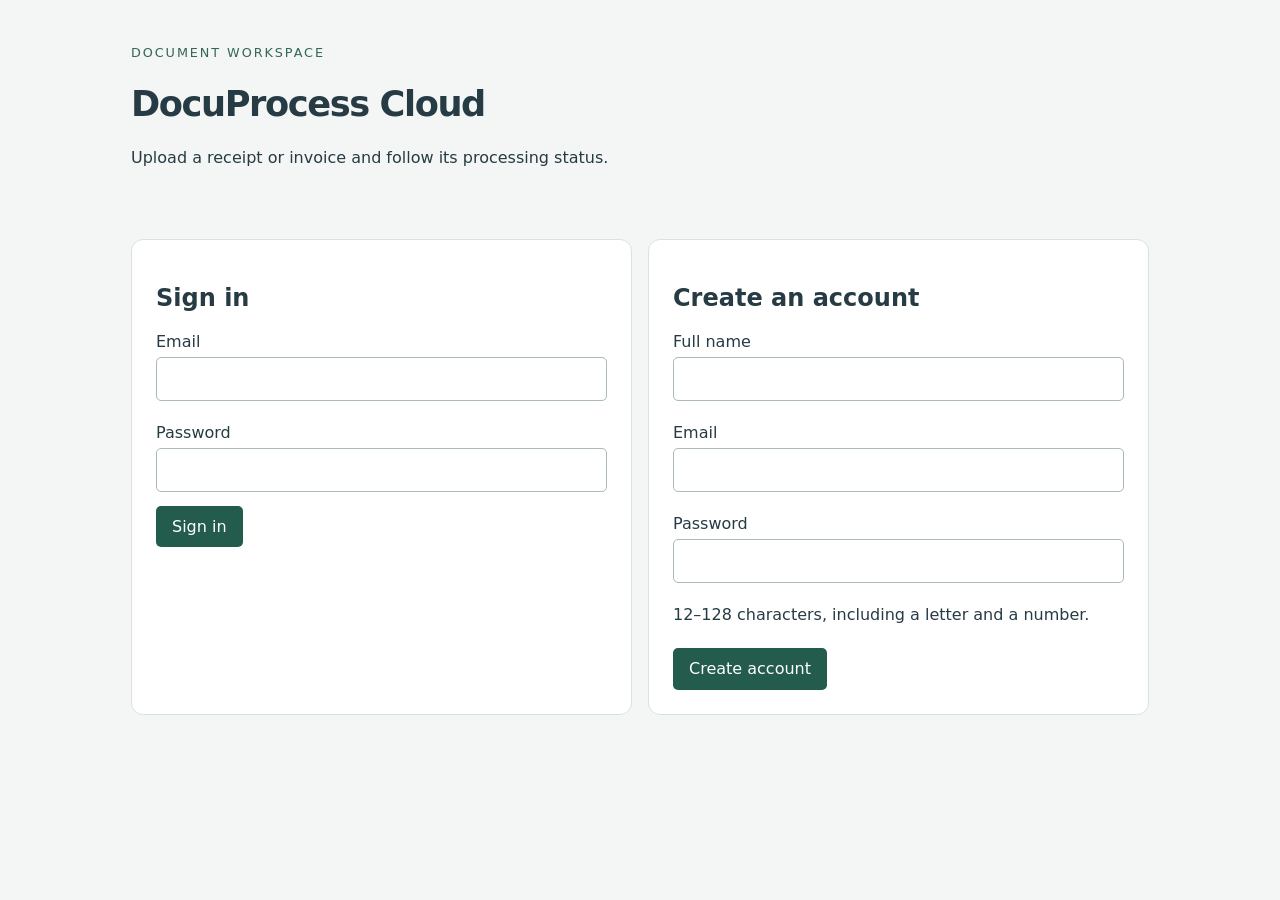
==== app/frontend/index.html @ cd3b8e0f "feat(app): implement local document processing flow Implement authentication, document upload, OCR p" ====
<!doctype html><html lang="en"><head><meta charset="utf-8"><meta name="viewport" content="width=device-width,initial-scale=1"><meta http-equiv="Content-Security-Policy" content="default-src 'self'; connect-src 'self'; img-src 'self' data:; style-src 'self'; script-src 'self'"><link rel="stylesheet" href="assets/app.css"><title>DocuProcess Cloud</title></head><body><main><p class="eyebrow">Document workspace</p><h1>DocuProcess Cloud</h1><p>Upload a receipt or invoice and follow its processing status.</p><p id="notice" role="status"></p><div class="columns"><section><h2>Sign in</h2><form method="post" id="login"><label for="email">Email</label><input id="email" name="email" type="email" required maxlength="254" autocomplete="username" aria-describedby="notice"><label for="password">Password</label><input id="password" name="password" type="password" required maxlength="128" autocomplete="current-password" aria-describedby="notice"><button disabled>Sign in</button></form></section><section><h2>Create an account</h2><form method="post" id="register"><label for="full-name">Full name</label><input id="full-name" name="full_name" required maxlength="200" autocomplete="name" aria-describedby="notice"><label for="new-email">Email</label><input id="new-email" name="email" type="email" required maxlength="254" autocomplete="email" aria-describedby="notice"><label for="new-password">Password</label><input id="new-password" name="password" type="password" required minlength="12" maxlength="128" autocomplete="new-password" aria-describedby="password-help notice"><p id="password-help">12–128 characters, including a letter and a number.</p><button disabled>Create account</button></form></section></div></main><script type="module" src="assets/auth.js"></script></body></html>
---- app/frontend/assets/app.css ----
:root{font-family:system-ui,sans-serif;color:#263b43;background:#f3f6f5}*{box-sizing:border-box}body{margin:0}main{max-width:1050px;margin:auto;padding:2rem 1rem}h1{font-size:2.2rem;letter-spacing:-.04em}.eyebrow{color:#34665a;text-transform:uppercase;font-size:.8rem;letter-spacing:.15em}section{background:white;border:1px solid #d9e2dd;border-radius:12px;padding:1.5rem;margin:1rem 0}.columns{display:grid;grid-template-columns:repeat(auto-fit,minmax(min(100%,320px),1fr));gap:1rem}label{display:block;margin-top:1rem}input{width:100%;padding:.7rem;font:inherit;border:1px solid #a9bbb3;border-radius:5px;margin:.4rem 0}button{font:inherit;background:#235b4c;color:white;border:0;padding:.7rem 1rem;border-radius:5px;cursor:pointer;margin-top:.5rem}button:disabled{opacity:.6;cursor:wait}a{color:#205b68}header{display:flex;justify-content:space-between;align-items:center;gap:1rem}#notice{min-height:1.5rem;color:#933128}.table-wrap{overflow:auto}table{width:100%;border-collapse:collapse}th,td{text-align:left;padding:.8rem;border-bottom:1px solid #e1e8e4;overflow-wrap:anywhere}dl{display:grid;grid-template-columns:minmax(100px,1fr) 2fr;gap:.7rem}dd{margin:0;overflow-wrap:anywhere}dt{font-weight:600}pre{white-space:pre-wrap;overflow-wrap:anywhere}:focus-visible{outline:3px solid #ae6f1d;outline-offset:3px}@media(max-width:480px){main{padding:1rem .6rem}section{padding:1rem}h1{font-size:1.7rem}th,td{padding:.4rem;font-size:.85rem}}
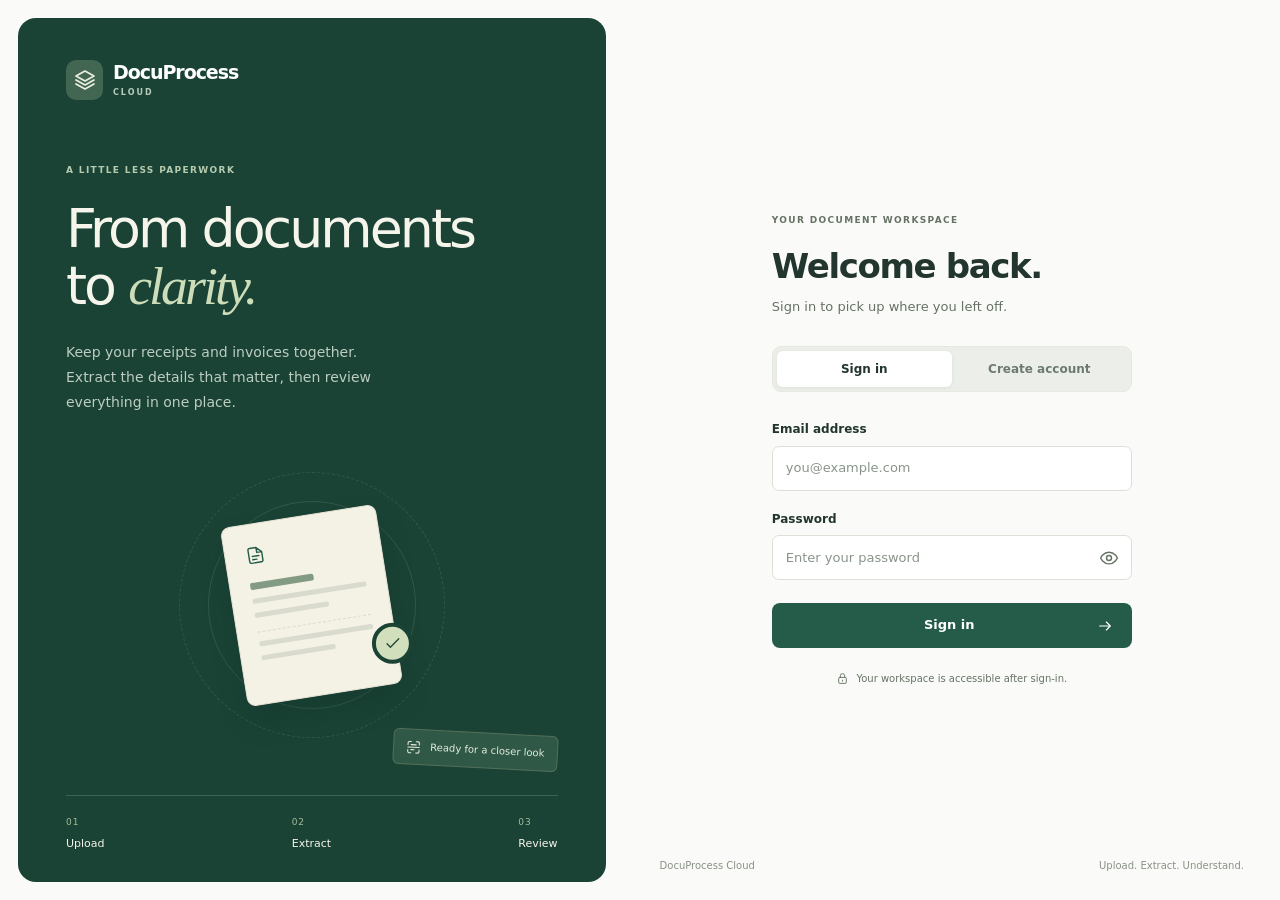
==== commit 625d18bb: "feat(frontend): improve document workspace experience Refresh authentication, document history and r" ====
--- a/app/frontend/index.html
+++ b/app/frontend/index.html
@@ -1 +1,49 @@
-<!doctype html><html lang="en"><head><meta charset="utf-8"><meta name="viewport" content="width=device-width,initial-scale=1"><meta http-equiv="Content-Security-Policy" content="default-src 'self'; connect-src 'self'; img-src 'self' data:; style-src 'self'; script-src 'self'"><link rel="stylesheet" href="assets/app.css"><title>DocuProcess Cloud</title></head><body><main><p class="eyebrow">Document workspace</p><h1>DocuProcess Cloud</h1><p>Upload a receipt or invoice and follow its processing status.</p><p id="notice" role="status"></p><div class="columns"><section><h2>Sign in</h2><form method="post" id="login"><label for="email">Email</label><input id="email" name="email" type="email" required maxlength="254" autocomplete="username" aria-describedby="notice"><label for="password">Password</label><input id="password" name="password" type="password" required maxlength="128" autocomplete="current-password" aria-describedby="notice"><button disabled>Sign in</button></form></section><section><h2>Create an account</h2><form method="post" id="register"><label for="full-name">Full name</label><input id="full-name" name="full_name" required maxlength="200" autocomplete="name" aria-describedby="notice"><label for="new-email">Email</label><input id="new-email" name="email" type="email" required maxlength="254" autocomplete="email" aria-describedby="notice"><label for="new-password">Password</label><input id="new-password" name="password" type="password" required minlength="12" maxlength="128" autocomplete="new-password" aria-describedby="password-help notice"><p id="password-help">12–128 characters, including a letter and a number.</p><button disabled>Create account</button></form></section></div></main><script type="module" src="assets/auth.js"></script></body></html>+<!doctype html>
+<html lang="en">
+<head>
+  <meta charset="utf-8">
+  <meta name="viewport" content="width=device-width, initial-scale=1">
+  <meta http-equiv="Content-Security-Policy" content="default-src 'self'; connect-src 'self'; img-src 'self' data:; style-src 'self'; script-src 'self'">
+  <link rel="stylesheet" href="assets/app.css">
+  <title>DocuProcess Cloud | Your document workspace</title>
+</head>
+<body class="auth-page">
+<a class="skip-link" href="#main-content">Skip to content</a>
+<div class="auth-layout">
+  <section class="auth-story" aria-label="About DocuProcess Cloud">
+    <a class="brand" href="index.html" aria-label="DocuProcess Cloud home"><span class="brand-mark"><svg class="icon" aria-hidden="true" focusable="false"><use href="assets/icons.svg#layers"></use></svg></span><span>DocuProcess<span class="brand-subtitle">CLOUD</span></span></a>
+    <div class="story-copy"><span class="eyebrow">A LITTLE LESS PAPERWORK</span><h1>From documents<br>to <em>clarity.</em></h1><p>Keep your receipts and invoices together. Extract the details that matter, then review everything in one place.</p></div>
+    <div class="document-scene" aria-hidden="true"><div class="scene-grid"></div><div class="paper"><span class="paper-icon"><svg class="icon" aria-hidden="true" focusable="false"><use href="assets/icons.svg#document"></use></svg></span><span class="paper-line paper-line--title"></span><span class="paper-line"></span><span class="paper-line paper-line--short"></span><div class="paper-divider"></div><span class="paper-line"></span><span class="paper-line paper-line--short"></span><span class="paper-check"><svg class="icon" aria-hidden="true" focusable="false"><use href="assets/icons.svg#check"></use></svg></span></div><span class="scene-label"><svg class="icon" aria-hidden="true" focusable="false"><use href="assets/icons.svg#scan"></use></svg> Ready for a closer look</span></div>
+    <ol class="workflow"><li><span>01</span>Upload</li><li><span>02</span>Extract</li><li><span>03</span>Review</li></ol>
+  </section>
+  <main class="auth-main" id="main-content">
+    <div class="auth-card">
+      <span class="eyebrow">YOUR DOCUMENT WORKSPACE</span>
+      <h2 id="auth-title">Welcome back.</h2><p class="muted" id="auth-description">Sign in to pick up where you left off.</p>
+      <div class="auth-tabs" role="tablist" aria-label="Account access">
+        <button id="login-tab" role="tab" aria-selected="true" aria-controls="login-panel" type="button">Sign in</button>
+        <button id="register-tab" role="tab" aria-selected="false" aria-controls="register-panel" tabindex="-1" type="button">Create account</button>
+      </div>
+      <div id="notice" class="notice" role="status" aria-live="polite" hidden></div>
+      <div id="login-panel" role="tabpanel" aria-labelledby="login-tab">
+        <form method="post" id="login">
+          <div class="form-field"><label for="email">Email address</label><input id="email" name="email" type="email" placeholder="you@example.com" required maxlength="254" autocomplete="username" aria-describedby="notice"></div>
+          <div class="form-field"><label for="password">Password</label><div class="password-field"><input id="password" name="password" type="password" placeholder="Enter your password" required maxlength="128" autocomplete="current-password" aria-describedby="notice"><button class="password-toggle" type="button" data-password="password" aria-label="Show password" aria-pressed="false"><svg class="icon" aria-hidden="true" focusable="false"><use href="assets/icons.svg#eye"></use></svg></button></div></div>
+          <button class="button button--primary auth-submit" type="submit" disabled><span>Sign in</span><svg class="icon" aria-hidden="true" focusable="false"><use href="assets/icons.svg#arrow-right"></use></svg></button>
+        </form>
+      </div>
+      <div id="register-panel" role="tabpanel" aria-labelledby="register-tab" hidden>
+        <form method="post" id="register">
+          <div class="form-field"><label for="full-name">Full name</label><input id="full-name" name="full_name" placeholder="Your name" required maxlength="200" autocomplete="name" aria-describedby="notice"></div>
+          <div class="form-field"><label for="new-email">Email address</label><input id="new-email" name="email" type="email" placeholder="you@example.com" required maxlength="254" autocomplete="email" aria-describedby="notice"></div>
+          <div class="form-field"><label for="new-password">Password</label><div class="password-field"><input id="new-password" name="password" type="password" placeholder="Create a password" required minlength="12" maxlength="128" autocomplete="new-password" aria-describedby="password-help notice"><button class="password-toggle" type="button" data-password="new-password" aria-label="Show password" aria-pressed="false"><svg class="icon" aria-hidden="true" focusable="false"><use href="assets/icons.svg#eye"></use></svg></button></div><p class="field-help" id="password-help">12–128 characters, with at least one letter and one number.</p></div>
+          <button class="button button--primary auth-submit" type="submit" disabled><span>Create account</span><svg class="icon" aria-hidden="true" focusable="false"><use href="assets/icons.svg#arrow-right"></use></svg></button>
+        </form>
+      </div>
+      <p class="auth-footnote"><svg class="icon" aria-hidden="true" focusable="false"><use href="assets/icons.svg#lock"></use></svg> Your workspace is accessible after sign-in.</p>
+    </div>
+    <footer class="auth-footer"><span>DocuProcess Cloud</span><span>Upload. Extract. Understand.</span></footer>
+  </main>
+</div>
+<script type="module" src="assets/auth.js"></script>
+</body></html>
--- a/app/frontend/assets/app.css
+++ b/app/frontend/assets/app.css
@@ -1 +1,422 @@
-:root{font-family:system-ui,sans-serif;color:#263b43;background:#f3f6f5}*{box-sizing:border-box}body{margin:0}main{max-width:1050px;margin:auto;padding:2rem 1rem}h1{font-size:2.2rem;letter-spacing:-.04em}.eyebrow{color:#34665a;text-transform:uppercase;font-size:.8rem;letter-spacing:.15em}section{background:white;border:1px solid #d9e2dd;border-radius:12px;padding:1.5rem;margin:1rem 0}.columns{display:grid;grid-template-columns:repeat(auto-fit,minmax(min(100%,320px),1fr));gap:1rem}label{display:block;margin-top:1rem}input{width:100%;padding:.7rem;font:inherit;border:1px solid #a9bbb3;border-radius:5px;margin:.4rem 0}button{font:inherit;background:#235b4c;color:white;border:0;padding:.7rem 1rem;border-radius:5px;cursor:pointer;margin-top:.5rem}button:disabled{opacity:.6;cursor:wait}a{color:#205b68}header{display:flex;justify-content:space-between;align-items:center;gap:1rem}#notice{min-height:1.5rem;color:#933128}.table-wrap{overflow:auto}table{width:100%;border-collapse:collapse}th,td{text-align:left;padding:.8rem;border-bottom:1px solid #e1e8e4;overflow-wrap:anywhere}dl{display:grid;grid-template-columns:minmax(100px,1fr) 2fr;gap:.7rem}dd{margin:0;overflow-wrap:anywhere}dt{font-weight:600}pre{white-space:pre-wrap;overflow-wrap:anywhere}:focus-visible{outline:3px solid #ae6f1d;outline-offset:3px}@media(max-width:480px){main{padding:1rem .6rem}section{padding:1rem}h1{font-size:1.7rem}th,td{padding:.4rem;font-size:.85rem}}
+
+:root {
+  color-scheme: light;
+  --ink: #22352e;
+  --muted: #657264;
+  --green: #245c49;
+  --green-dark: #173e31;
+  --green-soft: #eaf2ec;
+  --canvas: #f5f6f3;
+  --surface: #fff;
+  --border: #e1e6df;
+  --amber: #946016;
+  --amber-soft: #fcf5e9;
+  --red: #ab4034;
+  font-family: "Segoe UI", system-ui, -apple-system, sans-serif;
+  font-size: 14px;
+  line-height: 1.55;
+  color: var(--ink);
+  background: var(--canvas);
+}
+* { box-sizing: border-box; }
+[hidden] { display: none !important; }
+body { margin: 0; }
+button, input, select { font: inherit; }
+button, a, input, select, summary { -webkit-tap-highlight-color: transparent; }
+button, select, summary { cursor: pointer; }
+a { color: var(--green); text-decoration: none; }
+a:hover { text-decoration: underline; }
+button { color: inherit; }
+button:disabled { opacity: .5; cursor: not-allowed; }
+h1, h2, h3, p { margin: 0; }
+h1, h2, h3 { line-height: 1.2; }
+h1 { font-size: 38px; font-weight: 650; letter-spacing: -.045em; }
+h2 { font-size: 19px; font-weight: 650; letter-spacing: -.025em; }
+h3 { font-size: 16px; font-weight: 600; }
+:focus-visible { outline: 3px solid #b0812e; outline-offset: 4px; }
+.icon { display: inline-block; width: 20px; height: 20px; flex-shrink: 0; fill: none; stroke: currentColor; stroke-width: 1.7; stroke-linecap: round; stroke-linejoin: round; vertical-align: middle; }
+.muted { color: var(--muted); line-height: 1.7; }
+.eyebrow, .section-kicker, .nav-label { font-size: 10px; font-weight: 650; letter-spacing: .15em; }
+.eyebrow { display: block; color: var(--green); margin-bottom: 10px; }
+.section-kicker { display: block; color: var(--muted); margin-bottom: 10px; }
+.field-help { font-size: 12px; line-height: 1.6; color: var(--muted); }
+.visually-hidden { position: absolute; width: 1px; height: 1px; padding: 0; margin: -1px; overflow: hidden; clip: rect(0, 0, 0, 0); white-space: nowrap; border: 0; }
+.skip-link { position: fixed; left: 16px; top: -100px; z-index: 100; background: var(--surface); padding: 12px 18px; border-radius: 8px; }
+.skip-link:focus { top: 16px; }
+.button { border: 1px solid transparent; display: inline-flex; align-items: center; justify-content: center; gap: 9px; padding: 11px 18px; min-height: 44px; border-radius: 8px; font-weight: 600; font-size: 13px; white-space: nowrap; transition: background .15s, border-color .15s; }
+.button:hover { text-decoration: none; }
+.button--primary { background: var(--green); color: #fff; }
+.button--primary:hover:not(:disabled) { background: var(--green-dark); }
+.button--secondary { background: #fff; border-color: var(--border); color: var(--ink); }
+.button--secondary:hover:not(:disabled) { background: #f7f9f6; border-color: #b8c7bb; }
+.button--small { min-height: 36px; padding: 7px 12px; font-size: 12px; }
+.button--small .icon { width: 16px; height: 16px; }
+.icon-button { display: inline-flex; align-items: center; justify-content: center; padding: 9px; width: 38px; height: 38px; border: 1px solid transparent; border-radius: 8px; background: transparent; color: var(--muted); }
+.icon-button:hover { color: var(--green); background: var(--green-soft); }
+.brand { display: inline-flex; align-items: center; gap: 10px; color: var(--ink); font-size: 19px; line-height: 1.1; font-weight: 650; letter-spacing: -.055em; }
+.brand:hover { text-decoration: none; }
+.brand-mark { display: grid; place-items: center; background: var(--green); color: white; width: 37px; height: 40px; border-radius: 10px; }
+.brand-mark .icon { width: 24px; height: 24px; }
+.brand-subtitle { display: block; margin-top: 6px; font-size: 8px; font-weight: 600; letter-spacing: .25em; color: var(--muted); }
+.notice { padding: 13px 16px; border: 1px solid #e7c7c1; border-left: 3px solid var(--red); border-radius: 8px; background: #fff5f2; color: #8e3529; font-size: 13px; margin: 0 0 22px; overflow-wrap: anywhere; }
+.notice--success { border-color: #c1d9c6; border-left-color: var(--green); background: #edf5ee; color: var(--green-dark); }
+.notice--info { border-color: #cad9e3; border-left-color: #3c6a83; background: #f0f6f9; color: #2f596c; }
+
+/* Account access */
+.auth-page { background: #fafbf8; }
+.auth-layout { min-height: 100svh; display: grid; grid-template-columns: minmax(390px, .95fr) minmax(440px, 1fr); }
+.auth-story { margin: 18px; padding: 42px 48px 30px; border-radius: 18px; background: #1a4335; color: #f6f5ec; display: flex; flex-direction: column; min-height: 730px; position: relative; overflow: hidden; }
+.auth-story .brand { color: #fff; align-self: flex-start; }
+.auth-story .brand-mark { background: #426652; color: #e9efdf; }
+.auth-story .brand-subtitle { color: #b9cdbd; }
+.story-copy { margin-top: 64px; max-width: 420px; position: relative; z-index: 1; }
+.auth-story .eyebrow { color: #b5cbb0; margin-bottom: 22px; font-size: 9px; }
+.story-copy h1 { font-size: clamp(42px, 4.2vw, 66px); letter-spacing: -.055em; font-weight: 500; line-height: 1.07; }
+.story-copy em { font-family: Georgia, "Times New Roman", serif; font-weight: 400; color: #cdddba; }
+.story-copy p { color: #bccdc1; margin-top: 24px; max-width: 345px; line-height: 1.8; font-size: 14px; }
+.document-scene { position: relative; min-height: 235px; display: grid; place-items: center; flex: 1; margin: 16px 0; }
+.scene-grid { position: absolute; border: 1px solid #527260; border-radius: 50%; height: 208px; width: 208px; opacity: .45; }
+.scene-grid::before { content: ""; position: absolute; inset: -30px; border-radius: 50%; border: 1px dashed #527260; }
+.paper { position: relative; background: #f4f1e5; border: 1px solid #e7e5d8; border-radius: 9px; width: 157px; height: 181px; padding: 20px; transform: rotate(-9deg); box-shadow: 0 16px 26px #0b2a2340; }
+.paper-icon { display: block; color: var(--green); margin-bottom: 16px; }
+.paper-line { display: block; background: #d9dbce; height: 5px; width: 100%; border-radius: 2px; margin-top: 9px; }
+.paper-line--title { background: #839b83; width: 56%; height: 7px; }
+.paper-line--short { width: 65%; }
+.paper-divider { margin-top: 14px; border-top: 1px dashed #d9dbce; }
+.paper-check { position: absolute; right: -17px; bottom: 19px; height: 41px; width: 41px; display: grid; place-items: center; border-radius: 50%; background: #d1dfbd; border: 4px solid #1a4335; color: #274b35; transform: rotate(9deg); }
+.scene-label { position: absolute; bottom: 12px; right: 0; font-size: 10px; background: #2f5846; border: 1px solid #52705a; color: #e4ecdc; padding: 9px 12px; border-radius: 6px; transform: rotate(3deg); }
+.scene-label .icon { width: 15px; height: 15px; margin-right: 6px; }
+.workflow { display: flex; justify-content: space-between; padding: 20px 0 0; margin: 0; list-style: none; border-top: 1px solid #406250; font-size: 11px; gap: 10px; }
+.workflow span { display: block; color: #a6bd9a; margin-bottom: 5px; font-size: 9px; letter-spacing: .1em; }
+.auth-main { display: flex; flex-direction: column; align-items: center; justify-content: center; padding: 70px 52px; position: relative; min-width: 0; }
+.auth-card { width: 100%; max-width: 360px; }
+.auth-card > .eyebrow { font-size: 9px; color: var(--muted); margin-bottom: 18px; }
+.auth-card h2 { font-size: 34px; letter-spacing: -.04em; margin-bottom: 9px; }
+.auth-card > .muted { font-size: 13px; }
+.auth-tabs { display: flex; background: #ecefe9; border: 1px solid #e5e9df; padding: 4px; border-radius: 9px; margin: 28px 0; }
+.auth-tabs button { flex: 1; padding: 9px 12px; border: 0; border-radius: 6px; font-size: 12px; color: #6c7a70; background: transparent; font-weight: 600; }
+.auth-tabs button[aria-selected="true"] { background: #fff; box-shadow: 0 1px 4px #23372b12; color: var(--ink); }
+.form-field { margin-bottom: 19px; }
+.form-field label { display: block; font-weight: 600; font-size: 12px; margin-bottom: 7px; }
+.form-field input { display: block; width: 100%; min-width: 0; min-height: 45px; border: 1px solid #dce1d7; border-radius: 7px; padding: 11px 13px; background: #fff; color: var(--ink); font-size: 13px; }
+.form-field input::placeholder { color: #89948a; }
+.form-field input:focus { border-color: #72917b; }
+.password-field { position: relative; }
+.password-field input { padding-right: 48px; }
+.password-toggle { border: 0; border-radius: 6px; background: transparent; position: absolute; right: 4px; top: 4px; display: grid; place-items: center; height: 37px; width: 37px; color: var(--muted); }
+.password-toggle[aria-pressed="true"] { background: var(--green-soft); color: var(--green); }
+.form-field .field-help { margin-top: 8px; font-size: 11px; }
+.auth-submit { width: 100%; margin-top: 4px; }
+.auth-submit .icon { width: 16px; height: 16px; margin-left: auto; }
+.auth-submit span { margin-left: auto; padding-left: 20px; }
+.auth-footnote { display: flex; align-items: center; justify-content: center; gap: 7px; font-size: 10px; color: var(--muted); margin-top: 23px; }
+.auth-footnote .icon { width: 13px; height: 13px; }
+.auth-footer { position: absolute; bottom: 27px; left: 36px; right: 36px; display: flex; justify-content: space-between; gap: 16px; font-size: 10px; color: #899184; }
+
+/* Workspace */
+.sidebar { position: fixed; inset: 0 auto 0 0; width: 224px; padding: 30px 18px 20px; background: #fbfcf9; border-right: 1px solid var(--border); display: flex; flex-direction: column; z-index: 20; }
+.sidebar .brand { margin: 0 6px 43px; font-size: 18px; gap: 9px; }
+.sidebar .brand-mark { width: 34px; height: 37px; }
+.nav-label { color: var(--muted); font-size: 9px; margin: 0 13px 10px; }
+.workspace-nav { display: grid; gap: 5px; }
+.nav-link { display: flex; gap: 11px; align-items: center; border-radius: 7px; padding: 11px 12px; font-size: 13px; color: #6a766b; }
+.nav-link:hover { text-decoration: none; background: #f0f4ed; color: var(--green); }
+.nav-link.is-active { background: #eaf0e7; color: #28553c; font-weight: 600; }
+.nav-link .icon { width: 18px; height: 18px; }
+.nav-chevron { margin-left: auto; width: 13px !important; opacity: .7; }
+.sidebar-note { margin-top: auto; color: #83917f; padding: 26px 12px; font-size: 11px; }
+.sidebar-note > .icon { width: 23px; height: 23px; margin-bottom: 11px; color: #91a28c; }
+.account { display: flex; align-items: center; gap: 8px; border-top: 1px solid var(--border); padding: 18px 2px 0; min-width: 0; }
+.avatar { width: 31px; height: 31px; flex-shrink: 0; display: grid; place-items: center; border-radius: 50%; color: var(--green); background: #e5edde; font-size: 12px; font-weight: 600; }
+.account-copy { display: grid; min-width: 0; flex: 1; }
+#account-name { font-size: 11px; font-weight: 600; overflow: hidden; text-overflow: ellipsis; white-space: nowrap; }
+#account-role { font-size: 9px; color: var(--muted); margin-top: 3px; }
+.logout { width: 29px; padding: 5px; }
+.logout .icon { width: 17px; height: 17px; }
+.workspace { margin-left: 224px; min-width: 0; }
+.topbar { min-height: 65px; padding: 16px 36px; display: flex; align-items: center; justify-content: space-between; gap: 20px; background: var(--surface); border-bottom: 1px solid var(--border); }
+.breadcrumbs { display: flex; align-items: center; gap: 10px; font-size: 11px; color: #8a948a; }
+.breadcrumbs .icon { width: 12px; height: 12px; color: #a3ada1; }
+.breadcrumbs [aria-current] { color: #445647; }
+.topbar-caption { display: inline-flex; align-items: center; gap: 7px; font-size: 10px; color: var(--muted); }
+.topbar-caption .icon { width: 14px; height: 14px; }
+.main-content { padding: 35px 36px 0; max-width: 1400px; margin: auto; }
+.page-header { display: flex; align-items: center; justify-content: space-between; gap: 22px; margin-bottom: 28px; }
+.page-header .eyebrow { font-size: 9px; margin-bottom: 11px; color: #7c8a78; }
+.page-header .muted { font-size: 12px; margin-top: 11px; }
+.heading-dot { color: #7e9b65; }
+.panel { background: var(--surface); border: 1px solid var(--border); border-radius: 11px; overflow: hidden; }
+.panel-heading { display: flex; align-items: flex-start; justify-content: space-between; gap: 16px; padding: 24px; }
+.panel-heading h2 { font-size: 17px; }
+.panel-heading .muted { font-size: 11px; margin-top: 7px; }
+.panel-heading .section-kicker { font-size: 8px; margin-bottom: 9px; }
+.panel-heading-icon { color: #7b8b78; }
+.stats-grid { display: grid; grid-template-columns: repeat(3, minmax(0, 1fr)); gap: 16px; margin-bottom: 22px; }
+.stat-card { display: flex; align-items: flex-start; gap: 15px; background: var(--surface); border: 1px solid var(--border); padding: 21px; border-radius: 10px; }
+.stat-icon { display: grid; place-items: center; background: #f0f2eb; color: #60714f; width: 38px; height: 38px; border-radius: 9px; }
+.stat-icon--teal { background: #eaf2ef; color: #3c7b6b; }
+.stat-icon--amber { background: #faf3e5; color: #b28a39; }
+.stat-card > div { display: flex; flex-direction: column; }
+.stat-label { font-size: 12px; color: #6a7869; }
+.stat-card strong { font-size: 30px; font-weight: 600; line-height: 1.3; letter-spacing: -.04em; margin: 5px 0 2px; font-variant-numeric: tabular-nums; }
+.stat-note { color: var(--muted); font-size: 11px; }
+.upload-panel { display: grid; grid-template-columns: .9fr 1.15fr; gap: 32px; padding: 27px; margin-bottom: 26px; scroll-margin-top: 24px; }
+.upload-intro { display: flex; flex-direction: column; justify-content: center; align-items: flex-start; }
+.upload-intro .section-kicker { font-size: 8px; color: #7e8d74; }
+.upload-intro h2 { font-size: 23px; max-width: 260px; letter-spacing: -.035em; }
+.upload-intro .muted { font-size: 13px; max-width: 290px; margin: 12px 0 20px; }
+.format-note { display: inline-flex; align-items: center; gap: 6px; font-size: 10px; color: var(--muted); }
+.format-note .icon { width: 14px; height: 14px; }
+.upload-form { min-width: 0; }
+.upload-field { position: relative; }
+.dropzone { display: flex; align-items: center; flex-direction: column; justify-content: center; cursor: pointer; min-height: 155px; padding: 20px 10px; border: 1px dashed #bacab7; background: #fafcf8; border-radius: 9px; text-align: center; }
+.dropzone:hover, .dropzone.is-dragging { border-color: var(--green); background: #f0f5eb; }
+.upload-field:focus-within .dropzone { outline: 3px solid #b0812e; outline-offset: 3px; }
+.upload-symbol { display: grid; place-items: center; background: white; border: 1px solid #e2e9db; border-radius: 9px; width: 39px; height: 39px; color: var(--green); margin-bottom: 11px; }
+.dropzone strong { font-size: 12px; color: var(--green); font-weight: 600; }
+.dropzone strong span { color: #6e7b68; font-weight: 400; }
+#upload-help { font-size: 10px; color: var(--muted); margin-top: 5px; }
+.upload-actions { display: flex; align-items: center; justify-content: space-between; gap: 12px; padding-top: 14px; }
+.upload-actions .field-help { font-size: 10px; }
+.upload-actions .button { min-height: 38px; padding: 8px 14px; font-size: 11px; }
+.upload-actions .icon { width: 16px; height: 16px; }
+.selected-file { display: flex; align-items: center; gap: 10px; padding: 12px 0 0; min-width: 0; }
+.selected-file > div { display: flex; flex: 1; flex-direction: column; min-width: 0; }
+#selected-name { overflow: hidden; text-overflow: ellipsis; white-space: nowrap; font-size: 11px; font-weight: 600; }
+#selected-size { font-size: 10px; color: var(--muted); }
+.file-type-icon { display: grid; place-items: center; width: 33px; height: 37px; background: #eef2e9; border: 1px solid #e4e9dc; border-radius: 6px; color: #6b815e; flex-shrink: 0; }
+.file-type-icon .icon { width: 17px; height: 17px; }
+.history-toolbar { display: flex; align-items: center; gap: 12px; padding: 0 24px 15px; }
+.search-field { position: relative; flex: 1; max-width: 345px; }
+.search-field > .icon { position: absolute; top: 11px; left: 11px; width: 16px; height: 16px; color: #9ba497; pointer-events: none; }
+.search-field input { width: 100%; border: 1px solid var(--border); background: #fbfcf9; border-radius: 7px; padding: 9px 11px 9px 34px; min-height: 38px; font-size: 11px; color: var(--ink); }
+.search-field input::placeholder { color: #909b89; }
+.filter-field { margin-left: auto; }
+.filter-field select { border: 1px solid var(--border); border-radius: 7px; padding: 9px 26px 9px 10px; min-height: 38px; color: #53634e; font-size: 11px; background: #fff; }
+.history-count { padding: 0 24px 12px; font-size: 11px; color: var(--muted); }
+.table-wrap { position: relative; width: 100%; overflow-x: auto; }
+table { width: 100%; border-collapse: collapse; text-align: left; }
+.history-panel table { min-width: 590px; }
+th { padding: 11px 22px; background: #f8faf6; color: var(--muted); border-top: 1px solid #e9ede4; border-bottom: 1px solid #e9ede4; font-size: 10px; font-weight: 600; letter-spacing: .05em; text-transform: uppercase; }
+td { padding: 17px 22px; border-bottom: 1px solid #edf0e9; font-size: 12px; color: #61705a; vertical-align: middle; }
+tbody tr:last-child td { border-bottom: 0; }
+tbody tr:hover { background: #fcfdfb; }
+.file-cell { display: flex; align-items: center; gap: 11px; min-width: 170px; max-width: 350px; }
+.file-copy { display: grid; min-width: 0; gap: 4px; }
+.file-copy a { color: #334b34; font-weight: 600; font-size: 12px; overflow-wrap: anywhere; }
+.file-copy small { color: var(--muted); font-size: 10px; }
+.table-amount { color: #3a5139; font-weight: 600; white-space: nowrap; font-variant-numeric: tabular-nums; }
+.row-link { color: #91a187; }
+.row-link .icon { width: 15px; height: 15px; }
+.history-footer { display: flex; align-items: center; justify-content: space-between; gap: 16px; padding: 17px 24px; border-top: 1px solid #edf0e8; }
+.history-footer .field-help { font-size: 10px; }
+.empty-state { display: flex; flex-direction: column; align-items: center; text-align: center; padding: 38px 22px 42px; }
+.empty-icon { display: grid; place-items: center; width: 50px; height: 50px; border-radius: 13px; background: #f0f4eb; color: #8a9b7b; margin-bottom: 16px; }
+.empty-icon .icon { width: 25px; height: 25px; }
+.empty-state h3 { font-size: 15px; margin-bottom: 9px; }
+.empty-state p { color: var(--muted); font-size: 11px; max-width: 330px; margin-bottom: 18px; }
+.status-badge { display: inline-flex; align-items: center; gap: 6px; padding: 5px 9px; border: 1px solid #e0e5da; border-radius: 6px; background: #f3f5f0; color: #7a8770; font-size: 11px; font-weight: 500; white-space: nowrap; }
+.status-badge::before { content: ""; border-radius: 50%; width: 5px; height: 5px; background: currentColor; }
+.status-badge[data-state="COMPLETED"] { color: #377747; background: #eff7ed; border-color: #d8e9d2; }
+.status-badge[data-state="RUNNING"] { color: #3a8071; background: #edf7f3; border-color: #d5e9de; }
+.status-badge[data-state="RUNNING"]::before { animation: pulse 1.5s ease-in-out infinite; }
+.status-badge[data-state="PARTIAL"] { color: #a97a23; background: #fcf7e9; border-color: #f0e2bd; }
+.status-badge[data-state="FAILED"] { color: #a64b3a; background: #fff2ec; border-color: #f0d4c5; }
+.workspace-footer { display: flex; justify-content: space-between; gap: 20px; padding: 25px 0; font-size: 9px; color: var(--muted); }
+
+/* Results */
+.back-link { display: inline-flex; align-items: center; gap: 6px; font-size: 11px; color: #839076; margin-bottom: 16px; }
+.back-link .icon { width: 14px; height: 14px; }
+.detail-header h1 { font-size: 29px; overflow-wrap: anywhere; }
+.detail-header > div:first-child { min-width: 0; }
+.detail-header-actions { display: flex; align-items: center; gap: 12px; flex-shrink: 0; }
+.processing-panel { margin-bottom: 20px; padding: 24px; }
+.processing-steps { display: grid; grid-template-columns: repeat(3, minmax(0, 1fr)); gap: 30px; list-style: none; margin: 0; padding: 0; }
+.processing-steps li { display: flex; align-items: center; gap: 12px; border-bottom: 2px solid #edf0e7; padding: 0 0 18px; color: #96a08a; font-size: 12px; }
+.processing-steps small { display: block; font-size: 10px; margin-top: 4px; color: #a3ab99; font-weight: 400; }
+.step-marker { display: grid; place-items: center; height: 33px; width: 33px; border-radius: 50%; border: 1px solid #e6ebdf; background: #f8faf4; flex-shrink: 0; }
+.step-marker .icon { width: 17px; height: 17px; }
+.processing-steps li.is-complete { color: #4c7850; border-color: #b8cfaa; }
+.processing-steps li.is-complete .step-marker { background: #eaf2e1; border-color: #dce6cc; }
+.processing-steps li.is-current { color: var(--green); border-color: var(--green); font-weight: 600; }
+.processing-steps li.is-current .step-marker { background: var(--green); border-color: var(--green); color: white; }
+.processing-steps li.is-failed { color: var(--red); border-color: #dcb2a0; }
+.processing-steps li.is-failed .step-marker { background: #f9ede5; color: var(--red); border-color: #eaccbc; }
+.processing-message { margin-top: 14px; color: #88937d; font-size: 11px; }
+.result-summary { display: grid; grid-template-columns: repeat(4, minmax(0, 1fr)); gap: 14px; margin-bottom: 24px; }
+.summary-card { display: flex; flex-direction: column; min-width: 0; padding: 22px 19px; background: white; border: 1px solid var(--border); border-radius: 10px; gap: 12px; }
+.summary-label { display: flex; align-items: center; gap: 7px; color: var(--muted); font-size: 10px; }
+.summary-label .icon { width: 15px; height: 15px; }
+.summary-card strong { color: #354f32; font-size: 17px; font-weight: 600; letter-spacing: -.03em; line-height: 1.3; overflow-wrap: anywhere; font-variant-numeric: tabular-nums; }
+.summary-card > span:last-child { font-size: 9px; color: var(--muted); margin-top: auto; }
+.summary-card--total { background: var(--green-dark); border-color: var(--green-dark); }
+.summary-card--total .summary-label { color: #b7c9ae; }
+.summary-card--total strong { color: #f5f7ed; font-size: 23px; font-weight: 500; }
+.summary-card--total > span:last-child { color: #a3bc9a; }
+.detail-grid { display: grid; grid-template-columns: minmax(0, 1.7fr) minmax(0, 1fr); gap: 22px; margin-bottom: 22px; align-items: start; }
+.field-grid { display: grid; grid-template-columns: repeat(2, minmax(0, 1fr)); margin: 0; padding: 0 24px 24px; gap: 0 22px; }
+.field-grid > div { border-top: 1px solid #ecf0e6; padding: 16px 0 0; margin-top: 13px; min-width: 0; }
+.field-grid dt { font-size: 11px; color: var(--muted); margin-bottom: 7px; }
+.field-grid dd { margin: 0; font-size: 13px; font-weight: 500; color: #425c3d; overflow-wrap: anywhere; font-variant-numeric: tabular-nums; }
+.field-grid .field-placeholder { grid-column: 1 / -1; color: #89967b; font-size: 12px; border-top: 0; }
+.detail-aside { display: grid; gap: 20px; }
+.count-badge { display: inline-grid; place-items: center; border-radius: 5px; min-width: 22px; padding: 2px 6px; background: #f2f4ec; color: #8b967f; font-size: 10px; }
+.validation-panel > .muted { margin: 0 24px 22px; font-size: 11px; }
+.warnings-list { list-style: none; padding: 0 22px; margin: 0; }
+.warnings-list li { padding: 12px 0 14px; border-top: 1px solid #eef0e9; font-size: 11px; color: #879476; overflow-wrap: anywhere; }
+.warnings-list li strong { display: block; font-size: 11px; color: #92703b; font-weight: 600; margin-bottom: 5px; }
+details.panel { padding: 19px 22px; }
+details.panel > summary { list-style: none; font-size: 12px; font-weight: 600; display: flex; justify-content: space-between; align-items: center; gap: 15px; }
+details.panel > summary::-webkit-details-marker { display: none; }
+details.panel > summary .icon { width: 16px; height: 16px; color: #96a088; }
+details.panel[open] > summary .icon { transform: rotate(180deg); }
+.confidence-panel > .field-help { font-size: 10px; margin-top: 15px; }
+.confidence-list { padding-top: 16px; }
+.confidence-entry { display: grid; grid-template-columns: 1fr auto; gap: 5px; margin-bottom: 14px; font-size: 10px; color: #839174; }
+.confidence-entry strong { font-size: 10px; font-weight: 500; color: #54724b; }
+.confidence-entry meter { grid-column: 1 / -1; width: 100%; height: 7px; accent-color: #7e9a69; }
+meter::-webkit-meter-bar { background: #edf1e6; border: 0; border-radius: 4px; }
+meter::-webkit-meter-optimum-value { background: #8da776; border-radius: 4px; }
+.line-items-panel { margin-bottom: 20px; }
+.line-items-empty { padding: 0 24px 24px; font-size: 11px; color: var(--muted); }
+.line-items-panel table { min-width: 500px; }
+.processing-details .field-grid { padding: 12px 0 0; grid-template-columns: repeat(3, minmax(0, 1fr)); }
+@keyframes pulse { 50% { opacity: .35; } }
+@media (min-width: 1500px) {
+  .auth-story { padding-left: 65px; padding-right: 65px; }
+  .story-copy { margin-top: 80px; }
+}
+@media (max-width: 1150px) {
+  .sidebar { width: 205px; }
+  .workspace { margin-left: 205px; }
+  .main-content { padding: 28px 25px 0; }
+  .topbar { padding-left: 25px; padding-right: 25px; }
+  .upload-panel { gap: 23px; padding: 23px; grid-template-columns: .9fr 1fr; }
+  .format-note { align-items: flex-start; font-size: 9px; }
+  .stat-card { padding: 17px; gap: 10px; }
+  .stat-icon { width: 31px; height: 31px; }
+  .stat-icon .icon { width: 17px; height: 17px; }
+  .stat-note { font-size: 9px; }
+  .detail-grid { grid-template-columns: minmax(0, 1.4fr) minmax(0, 1fr); }
+  .summary-card { padding: 17px 14px; }
+  .summary-card strong { font-size: 15px; }
+  .summary-card--total strong { font-size: 21px; }
+  td, th { padding-left: 17px; padding-right: 17px; }
+}
+@media (max-width: 920px) {
+  .sidebar { position: sticky; top: 0; inset: 0 0 auto; width: 100%; padding: 12px 21px; flex-direction: row; align-items: center; gap: 20px; border-right: 0; border-bottom: 1px solid var(--border); }
+  .sidebar .brand { margin: 0; font-size: 17px; }
+  .sidebar .brand-mark { width: 31px; height: 34px; }
+  .sidebar .brand-subtitle { font-size: 7px; }
+  .nav-label, .sidebar-note { display: none; }
+  .workspace-nav { margin-left: auto; display: flex; }
+  .nav-link { font-size: 11px; padding: 9px; gap: 7px; }
+  .nav-chevron { display: none; }
+  .account { padding: 0; border: 0; }
+  .account-copy { display: none; }
+  .workspace { margin-left: 0; }
+  .topbar { min-height: 51px; padding-top: 12px; padding-bottom: 12px; }
+  .upload-panel { scroll-margin-top: 85px; }
+  .auth-layout { grid-template-columns: minmax(330px, .9fr) minmax(370px, 1fr); }
+  .auth-story { padding: 30px; margin: 12px; min-height: 710px; }
+  .story-copy h1 { font-size: 46px; }
+  .auth-main { padding: 70px 35px; }
+  .scene-label { right: -10px; }
+}
+@media (max-width: 720px) {
+  .auth-layout { display: block; }
+  .auth-story { min-height: 0; margin: 10px; padding: 25px; border-radius: 12px; }
+  .story-copy { margin-top: 32px; max-width: none; }
+  .story-copy h1 { font-size: 37px; }
+  .story-copy h1 br { display: none; }
+  .story-copy p { max-width: none; font-size: 12px; margin-top: 15px; }
+  .auth-story .eyebrow { margin-bottom: 12px; }
+  .document-scene, .workflow { display: none; }
+  .auth-main { padding: 30px 28px 80px; }
+  .auth-card { max-width: 420px; }
+  .auth-card h2 { font-size: 29px; }
+  .auth-footer { bottom: 25px; left: 28px; right: 28px; }
+  .main-content { padding: 25px 18px 0; }
+  .sidebar { padding: 12px 18px; gap: 12px; }
+  .workspace-nav .nav-link:last-child { display: none; }
+  .topbar { padding: 12px 18px; }
+  .topbar-caption { display: none; }
+  .page-header h1 { font-size: 32px; }
+  .page-header .muted { max-width: 360px; }
+  .page-header .button { font-size: 11px; padding: 10px 13px; }
+  .stats-grid { gap: 10px; }
+  .stat-card { display: block; padding: 16px 12px; }
+  .stat-icon { width: 29px; height: 29px; margin-bottom: 11px; }
+  .stat-label { font-size: 10px; }
+  .stat-card strong { font-size: 27px; }
+  .stat-note { line-height: 1.5; font-size: 9px; }
+  .upload-panel { grid-template-columns: 1fr; gap: 18px; }
+  .upload-intro h2 { max-width: none; font-size: 21px; }
+  .upload-intro .muted { max-width: none; margin-bottom: 12px; }
+  .format-note { font-size: 10px; }
+  .panel-heading { padding: 21px; }
+  .history-toolbar { padding-left: 21px; padding-right: 21px; gap: 10px; }
+  .history-count { padding-left: 21px; }
+  .history-footer { padding-left: 21px; padding-right: 21px; }
+  .result-summary { grid-template-columns: repeat(2, minmax(0, 1fr)); gap: 11px; }
+  .detail-grid { grid-template-columns: 1fr; gap: 20px; }
+  .detail-aside { grid-template-columns: repeat(2, minmax(0, 1fr)); align-items: start; gap: 14px; }
+  .processing-details .field-grid { grid-template-columns: repeat(2, minmax(0, 1fr)); }
+  .detail-header { align-items: flex-start; flex-direction: column; gap: 18px; }
+  .detail-header h1 { font-size: 26px; }
+  .processing-steps { gap: 17px; }
+  .processing-steps li { gap: 8px; }
+  .processing-steps small { font-size: 8px; }
+}
+@media (max-width: 450px) {
+  .sidebar .brand { font-size: 16px; gap: 7px; }
+  .sidebar .brand-mark { width: 28px; height: 31px; border-radius: 8px; }
+  .sidebar .brand-mark .icon { width: 21px; height: 21px; }
+  .workspace-nav .nav-link span { display: none; }
+  .account .avatar { display: none; }
+  .page-header { align-items: flex-start; flex-direction: column; gap: 17px; margin-bottom: 21px; }
+  .page-header .eyebrow { font-size: 8px; }
+  .page-header .muted { font-size: 11px; }
+  .stats-grid { gap: 8px; }
+  .stat-card { padding: 13px 10px; }
+  .stat-label { font-size: 9px; }
+  .stat-note { font-size: 8px; }
+  .stat-card strong { font-size: 25px; }
+  .upload-panel { padding: 21px; }
+  .upload-actions { align-items: flex-start; flex-direction: column; gap: 9px; }
+  .upload-actions .button { width: 100%; }
+  .panel-heading { gap: 10px; padding: 20px; }
+  .panel-heading .muted { font-size: 10px; }
+  .panel-heading .button { font-size: 10px; padding: 7px 9px; }
+  .history-toolbar { align-items: stretch; flex-direction: column; padding: 0 20px 12px; }
+  .search-field { max-width: none; }
+  .filter-field { margin-left: 0; }
+  .filter-field select { width: 100%; }
+  .history-footer { padding: 16px 20px; flex-wrap: wrap; }
+  .workspace-footer { font-size: 8px; gap: 12px; }
+  .history-panel table { display: block; min-width: 0; position: relative; }
+  .history-panel thead { position: absolute; width: 1px; height: 1px; overflow: hidden; clip: rect(0, 0, 0, 0); }
+  .history-panel tbody { display: block; width: 100%; }
+  .history-panel tbody tr { display: grid; grid-template-columns: minmax(0, 1fr) auto; gap: 11px 12px; padding: 18px 20px; border-top: 1px solid var(--border); }
+  .history-panel tbody td { border: 0; padding: 0; min-width: 0; }
+  .history-panel tbody td:first-child { grid-column: 1 / -1; }
+  .history-panel tbody td:nth-child(2) { font-size: 10px; align-self: center; }
+  .history-panel tbody td:nth-child(3) { justify-self: end; }
+  .history-panel tbody td:nth-child(4) { align-self: center; }
+  .history-panel tbody td:nth-child(4)::before { content: "Total "; font-weight: 400; color: var(--muted); margin-right: 5px; }
+  .history-panel tbody td:nth-child(5) { justify-self: end; }
+  .file-cell { max-width: none; min-width: 0; }
+  .processing-panel { padding: 20px 17px; }
+  .processing-steps { gap: 10px; }
+  .processing-steps li { align-items: flex-start; flex-direction: column; gap: 9px; font-size: 10px; }
+  .processing-steps small { font-size: 8px; }
+  .processing-message { font-size: 10px; }
+  .detail-aside { grid-template-columns: 1fr; }
+  .field-grid { gap: 0 17px; padding-left: 20px; padding-right: 20px; }
+  .summary-card { padding: 17px 13px; }
+  .summary-label { font-size: 9px; }
+  .summary-card > span:last-child { font-size: 8px; }
+}
+@media (prefers-reduced-motion: reduce) {
+  *, *::before, *::after { animation: none !important; transition: none !important; scroll-behavior: auto !important; }
+}
